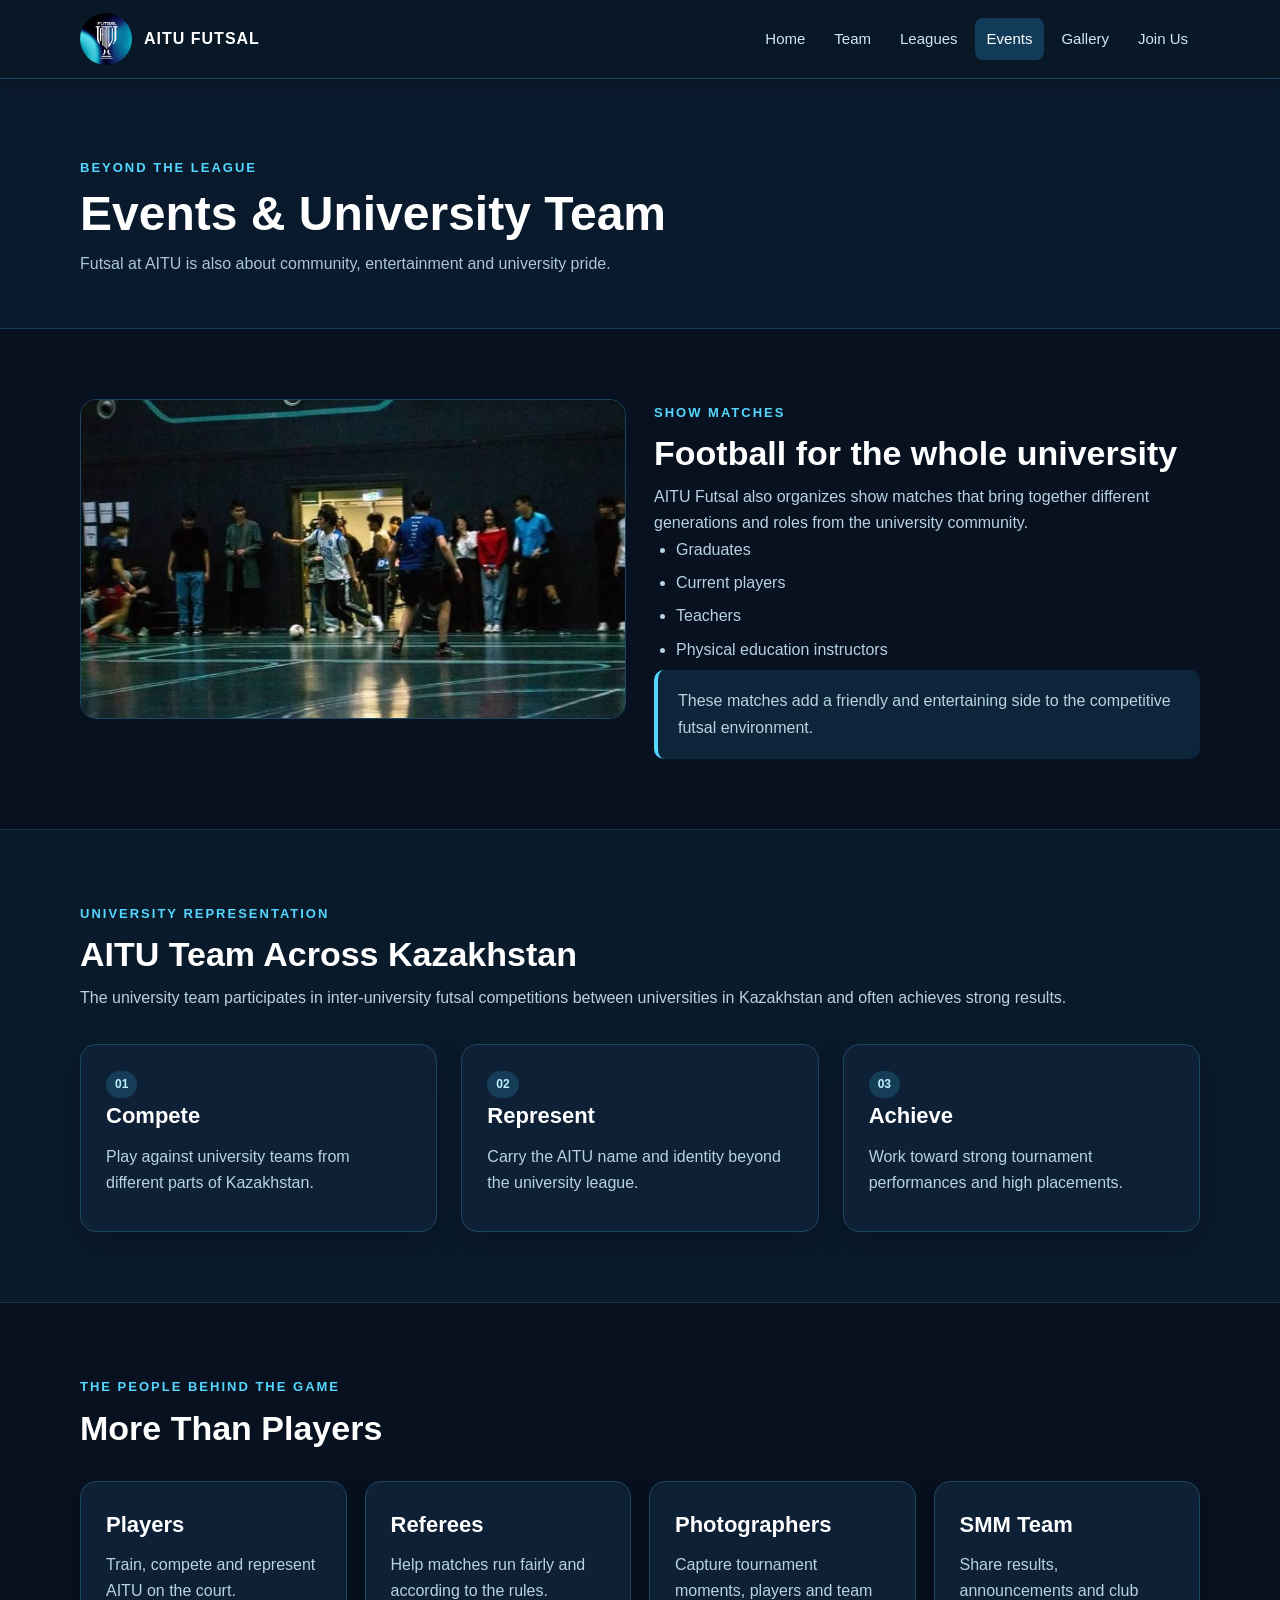
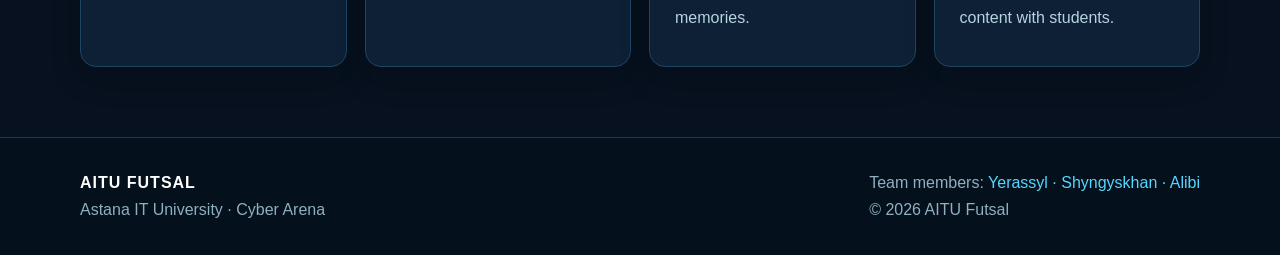
==== events.html @ 84090372 "Add files via upload" ====
<!DOCTYPE html>
<html lang="en">
<head>
    <!-- AITU Futsal | Assignment #1 -->
    <meta charset="UTF-8">
    <meta name="viewport" content="width=device-width, initial-scale=1.0">
    <meta name="description" content="AITU Futsal - Astana IT University futsal community">
    <title>Events | AITU Futsal</title>
    <link rel="stylesheet" href="css/style.css">
</head>
<body>
    <header class="site-header" id="main-header">
        <div class="container navbar">
            <a class="brand" href="index.html">
                <img src="images/logo.jpg" alt="AITU Futsal logo">
                <span>AITU FUTSAL</span>
            </a>
            <nav aria-label="Main navigation">
                <ul class="nav-menu">
                    <li><a href="index.html" class="">Home</a></li>
<li><a href="team.html" class="">Team</a></li>
<li><a href="leagues.html" class="">Leagues</a></li>
<li><a href="events.html" class="active">Events</a></li>
<li><a href="gallery.html" class="">Gallery</a></li>
<li><a href="join.html" class="">Join Us</a></li>
                </ul>
            </nav>
        </div>
    </header>

    
<main>
    <section class="page-banner">
        <div class="container">
            <span class="eyebrow">Beyond the league</span>
            <h1>Events & University Team</h1>
            <p>Futsal at AITU is also about community, entertainment and university pride.</p>
        </div>
    </section>

    <section class="section">
        <div class="container grid-2">
            <div>
                <img class="feature-image" src="images/tournament.jpg" alt="Players competing during an AITU futsal tournament">
            </div>
            <div>
                <span class="eyebrow">Show matches</span>
                <h2>Football for the whole university</h2>
                <p>
                    AITU Futsal also organizes show matches that bring together
                    different generations and roles from the university community.
                </p>
                <ul class="list">
                    <li>Graduates</li>
                    <li>Current players</li>
                    <li>Teachers</li>
                    <li>Physical education instructors</li>
                </ul>
                <p class="notice">
                    These matches add a friendly and entertaining side to the
                    competitive futsal environment.
                </p>
            </div>
        </div>
    </section>

    <section class="section section-dark">
        <div class="container">
            <div class="section-title">
                <span class="eyebrow">University representation</span>
                <h2>AITU Team Across Kazakhstan</h2>
                <p>
                    The university team participates in inter-university futsal
                    competitions between universities in Kazakhstan and often achieves
                    strong results.
                </p>
            </div>

            <div class="grid-3">
                <article class="card">
                    <span class="badge">01</span>
                    <h3>Compete</h3>
                    <p>Play against university teams from different parts of Kazakhstan.</p>
                </article>
                <article class="card">
                    <span class="badge">02</span>
                    <h3>Represent</h3>
                    <p>Carry the AITU name and identity beyond the university league.</p>
                </article>
                <article class="card">
                    <span class="badge">03</span>
                    <h3>Achieve</h3>
                    <p>Work toward strong tournament performances and high placements.</p>
                </article>
            </div>
        </div>
    </section>

    <section class="section">
        <div class="container">
            <div class="section-title">
                <span class="eyebrow">The people behind the game</span>
                <h2>More Than Players</h2>
            </div>
            <div class="grid-4">
                <article class="card">
                    <h3>Players</h3>
                    <p>Train, compete and represent AITU on the court.</p>
                </article>
                <article class="card">
                    <h3>Referees</h3>
                    <p>Help matches run fairly and according to the rules.</p>
                </article>
                <article class="card">
                    <h3>Photographers</h3>
                    <p>Capture tournament moments, players and team memories.</p>
                </article>
                <article class="card">
                    <h3>SMM Team</h3>
                    <p>Share results, announcements and club content with students.</p>
                </article>
            </div>
        </div>
    </section>
</main>


    <footer class="site-footer">
        <div class="container footer-content">
            <div>
                <strong>AITU FUTSAL</strong>
                <p>Astana IT University · Cyber Arena</p>
            </div>
            <div>
                <p>Team members: <span class="highlight">Yerassyl · Shyngyskhan · Alibi</span></p>
                <p>&copy; 2026 AITU Futsal</p>
            </div>
        </div>
    </footer>
</body>
</html>
---- css/style.css ----
*{box-sizing:border-box;margin:0;padding:0}
html{scroll-behavior:smooth}
body{font-family:Arial,Helvetica,sans-serif;line-height:1.65;color:#eaf7ff;background:#07111f}
a{color:#55d6ff;text-decoration:none}a:hover{color:#fff;text-decoration:none}
img{max-width:100%;display:block}.container{width:90%;max-width:1120px;margin:0 auto}
.site-header{background:#081827;border-bottom:1px solid #21465f;position:sticky;top:0;z-index:100;box-shadow:0 6px 20px rgba(0,0,0,.2)}
.navbar{min-height:78px;display:flex;align-items:center;justify-content:space-between;gap:25px}.brand{display:flex;align-items:center;gap:12px;color:#fff;font-weight:800;letter-spacing:1px}.brand img{width:52px;height:52px;border-radius:50%;object-fit:contain}.brand:hover{color:#55d6ff}
.nav-menu{display:flex;flex-wrap:wrap;gap:5px;list-style:none}.nav-menu a{display:block;padding:9px 12px;border-radius:8px;color:#cfe8f2;font-size:15px}.nav-menu a:hover,.nav-menu a.active{background:#123b59;color:#fff}
.hero{min-height:570px;display:flex;align-items:center;background:linear-gradient(90deg,rgba(4,13,24,.9),rgba(4,13,24,.55)),url('../images/team.jpg') center/cover no-repeat}.hero-content{padding:80px 0}.hero h1{font-size:clamp(44px,7vw,78px);line-height:1.05;letter-spacing:2px;color:#fff;margin-bottom:18px}.hero p{max-width:690px;font-size:20px;color:#c8e4ef}.eyebrow{display:inline-block;color:#55d6ff;text-transform:uppercase;letter-spacing:2px;font-size:13px;font-weight:800;margin-bottom:10px}
.section{padding:70px 0}.section-dark{background:#091a2b;border-top:1px solid #15364d;border-bottom:1px solid #15364d}.section-title{margin-bottom:32px}.section-title h2,.section h2{font-size:34px;line-height:1.2;color:#fff;margin-bottom:10px}.section-title p,.section p{color:#b7d3df}.grid-2{display:grid;grid-template-columns:repeat(2,1fr);gap:28px}.grid-3{display:grid;grid-template-columns:repeat(3,1fr);gap:24px}.grid-4{display:grid;grid-template-columns:repeat(4,1fr);gap:18px}
.card{background:#0d2036;border:1px solid #1d4660;border-radius:16px;padding:25px;box-shadow:0 12px 30px rgba(0,0,0,.18)}.card:hover{transform:translateY(-3px);border-color:#55d6ff;transition:.2s ease}.card h3{color:#fff;font-size:22px;margin-bottom:9px}.card p{margin-bottom:10px}.feature-image{width:100%;height:320px;object-fit:cover;border-radius:16px;border:1px solid #1d4660}.btn-row{display:flex;flex-wrap:wrap;gap:12px;margin-top:22px}.btn{display:inline-block;padding:11px 18px;border-radius:10px;font-weight:800;border:1px solid transparent}.btn-primary{background:#55d6ff;color:#06101c}.btn-primary:hover{background:#fff;color:#06101c}.btn-secondary{background:transparent;border-color:#3b687e;color:#dff7ff}.btn-secondary:hover{background:#123b59;border-color:#55d6ff}
.page-banner{padding:75px 0 50px;background:#0a1a2d;border-bottom:1px solid #173b56}.page-banner h1{font-size:48px;line-height:1.1;color:#fff;margin-bottom:10px}.page-banner p{color:#a8c7d4;max-width:760px}.badge{display:inline-block;padding:4px 9px;border-radius:999px;font-size:12px;font-weight:800;background:#163d57;color:#bdefff}.highlight{color:#55d6ff}.position{color:#55d6ff;font-weight:800;margin-bottom:10px}.center{text-align:center}.mt-30{margin-top:30px}
.player-grid{display:grid;grid-template-columns:repeat(3,1fr);gap:24px}.team-card{text-align:center}.profile-img{width:185px;height:185px;object-fit:cover;border-radius:50%;border:4px solid #55d6ff;margin:0 auto 18px}.team-card .position{font-size:14px}
.league-card{position:relative;overflow:hidden}.league-card.gold{border-top:4px solid #e7c85b}.league-card.silver{border-top:4px solid #b8c5ce}.league-card ul{margin-top:14px;padding-left:20px;color:#b7d3df}.stat-card{text-align:center}.stat-number{font-size:38px;font-weight:900;color:#55d6ff;line-height:1;margin-bottom:7px}.notice{padding:18px 20px;border-left:4px solid #55d6ff;background:#0d253b;border-radius:10px;color:#c9e4ee}
.table-wrap{overflow-x:auto}.schedule-table{width:100%;border-collapse:collapse;margin-top:20px;background:#0d2036}.schedule-table th,.schedule-table td{border:1px solid #28506b;padding:12px;text-align:center}.schedule-table th{background:#123b59;color:#fff}.schedule-table tr:hover td{background:#102a43}.standings-img{width:100%;max-width:900px;margin:25px auto 0;border-radius:14px;border:1px solid #28506b}
.gallery{display:grid;grid-template-columns:repeat(3,1fr);gap:18px}.gallery-item{margin:0;overflow:hidden;border-radius:14px;border:1px solid #244d68;background:#0d2036}.gallery-item.large{grid-column:span 2}.gallery-item img{width:100%;height:260px;object-fit:cover}.gallery-item.large img{height:340px}.gallery-item:hover img{transform:scale(1.03);transition:.25s ease}
.list{padding-left:22px;color:#b7d3df}.list li{margin-bottom:7px}
.form-card{max-width:760px;margin:0 auto}.form-group{margin-bottom:19px}.form-group label{display:block;margin-bottom:7px;font-weight:800;color:#eaf7ff}.form-group input,.form-group select,.form-group textarea{width:100%;padding:12px 13px;border-radius:9px;border:1px solid #3a6075;background:#07111f;color:#fff;font:inherit;outline:none}.form-group input:focus,.form-group select:focus,.form-group textarea:focus{border-color:#55d6ff;box-shadow:0 0 0 2px rgba(85,214,255,.12)}.form-group textarea{min-height:140px;resize:vertical}.radio-group{display:flex;flex-wrap:wrap;gap:18px}.radio-option{display:flex;align-items:center;gap:7px;color:#c7dce5}.radio-option input{accent-color:#55d6ff}
.site-footer{margin-top:0;padding:32px 0;background:#04101c;border-top:1px solid #173b56;color:#8fb0bf}.footer-content{display:flex;justify-content:space-between;gap:25px;align-items:center}.footer-content strong{color:#fff;letter-spacing:1px}
@media(max-width:850px){.grid-3,.grid-4,.player-grid{grid-template-columns:1fr 1fr}.grid-2{grid-template-columns:1fr}.gallery{grid-template-columns:1fr 1fr}.gallery-item.large{grid-column:span 2}.navbar{align-items:flex-start;flex-direction:column;padding:12px 0}.nav-menu{gap:2px}.hero{min-height:480px}}
@media(max-width:560px){.container{width:92%}.grid-3,.grid-4,.player-grid,.gallery{grid-template-columns:1fr}.gallery-item.large{grid-column:auto}.gallery-item img,.gallery-item.large img{height:250px}.page-banner h1{font-size:38px}.section{padding:50px 0}.footer-content{flex-direction:column;align-items:flex-start}.nav-menu a{padding:7px 8px;font-size:14px}}
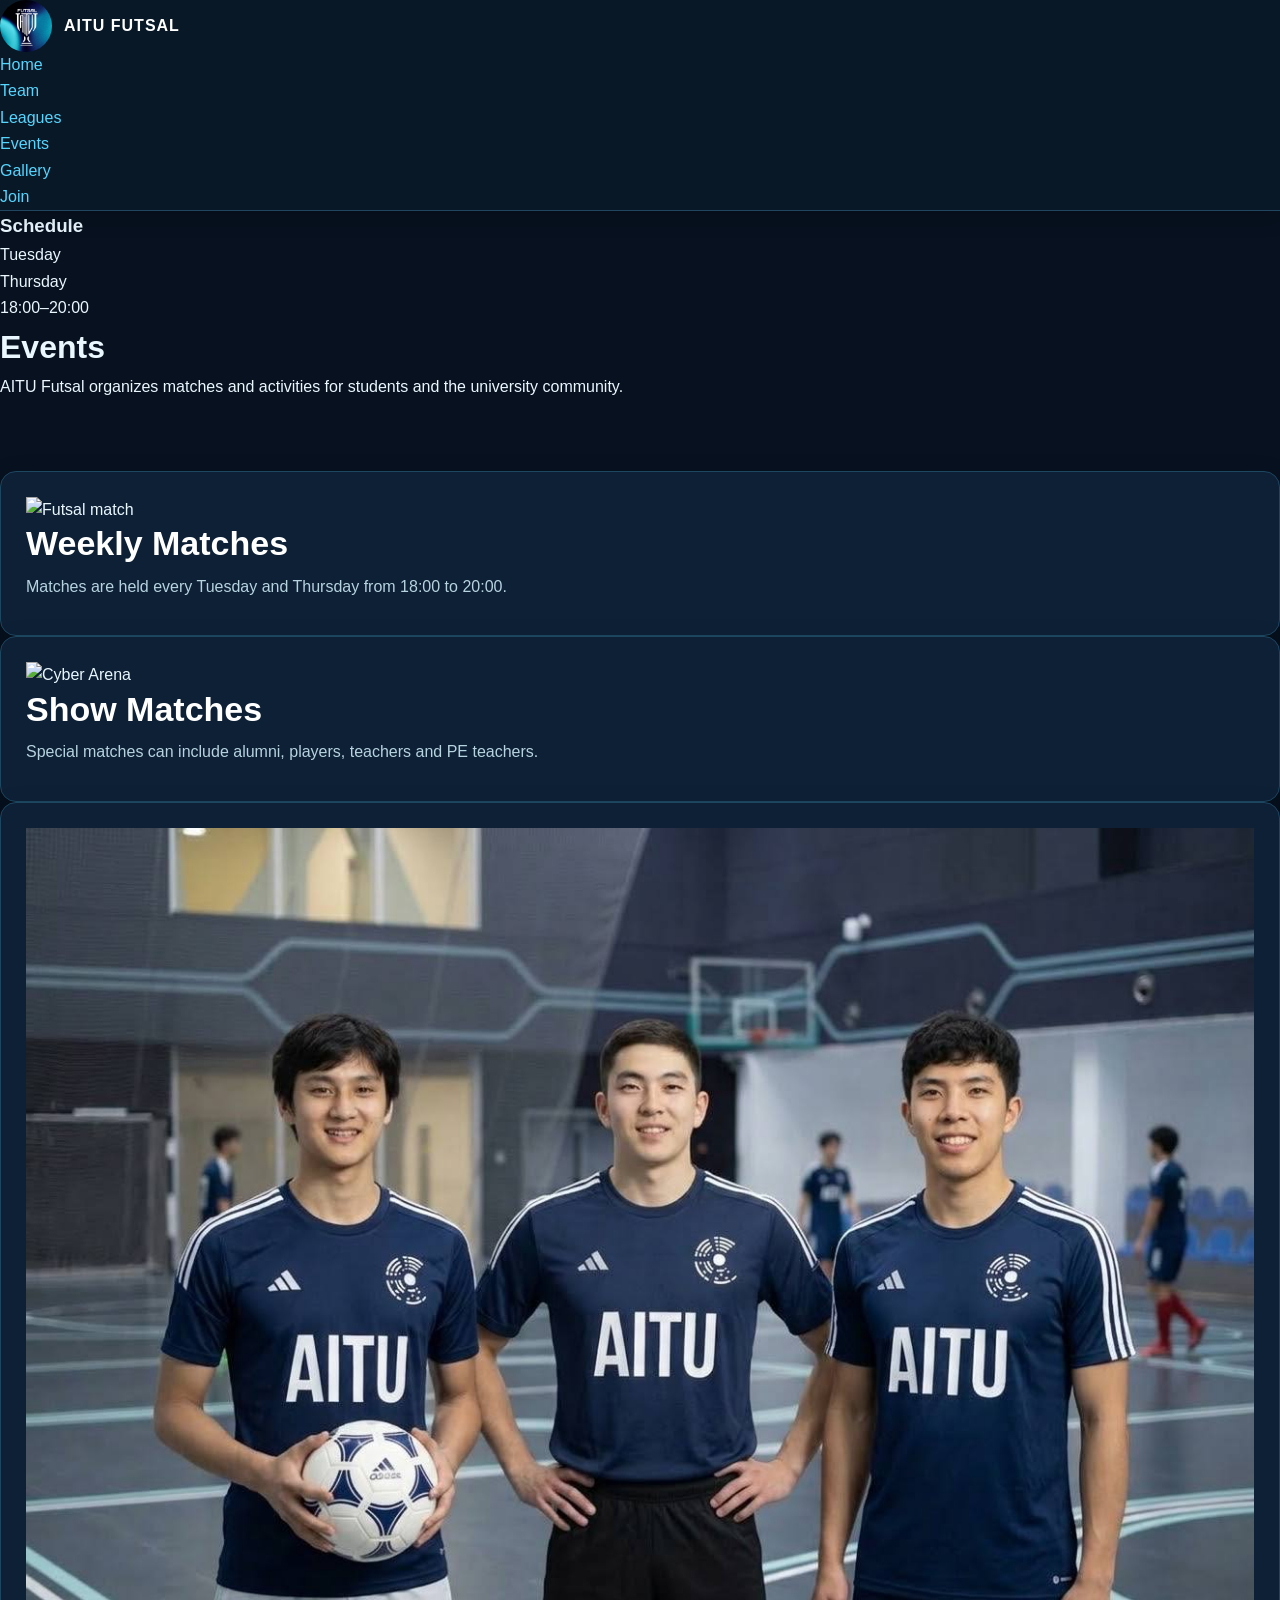
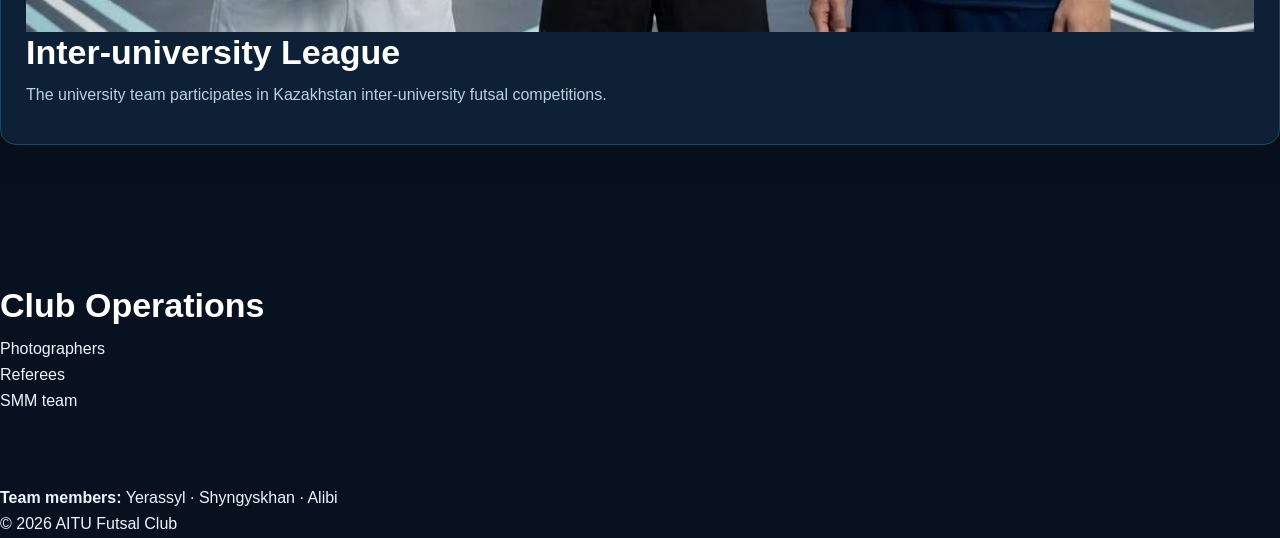
==== commit bdfd1079: "Update events.html" ====
--- a/events.html
+++ b/events.html
@@ -1,141 +1,67 @@
 <!DOCTYPE html>
 <html lang="en">
+
 <head>
-    <!-- AITU Futsal | Assignment #1 -->
     <meta charset="UTF-8">
     <meta name="viewport" content="width=device-width, initial-scale=1.0">
-    <meta name="description" content="AITU Futsal - Astana IT University futsal community">
-    <title>Events | AITU Futsal</title>
+    <title>AITU Futsal - Events</title>
     <link rel="stylesheet" href="css/style.css">
 </head>
+
 <body>
-    <header class="site-header" id="main-header">
-        <div class="container navbar">
-            <a class="brand" href="index.html">
-                <img src="images/logo.jpg" alt="AITU Futsal logo">
-                <span>AITU FUTSAL</span>
-            </a>
-            <nav aria-label="Main navigation">
-                <ul class="nav-menu">
-                    <li><a href="index.html" class="">Home</a></li>
-<li><a href="team.html" class="">Team</a></li>
-<li><a href="leagues.html" class="">Leagues</a></li>
-<li><a href="events.html" class="active">Events</a></li>
-<li><a href="gallery.html" class="">Gallery</a></li>
-<li><a href="join.html" class="">Join Us</a></li>
+    <div class="page-grid">
+        <header class="site-header"><a class="brand" href="index.html"><img src="images/logo.jpg"
+                    alt="AITU Futsal logo"><span>AITU FUTSAL</span></a>
+            <nav>
+                <ul class="nav-list">
+                    <li><a href="index.html">Home</a></li>
+                    <li><a href="team.html">Team</a></li>
+                    <li><a href="leagues.html">Leagues</a></li>
+                    <li><a href="events.html">Events</a></li>
+                    <li><a href="gallery.html">Gallery</a></li>
+                    <li><a href="join.html">Join</a></li>
                 </ul>
             </nav>
-        </div>
-    </header>
-
-    
-<main>
-    <section class="page-banner">
-        <div class="container">
-            <span class="eyebrow">Beyond the league</span>
-            <h1>Events & University Team</h1>
-            <p>Futsal at AITU is also about community, entertainment and university pride.</p>
-        </div>
-    </section>
-
-    <section class="section">
-        <div class="container grid-2">
-            <div>
-                <img class="feature-image" src="images/tournament.jpg" alt="Players competing during an AITU futsal tournament">
-            </div>
-            <div>
-                <span class="eyebrow">Show matches</span>
-                <h2>Football for the whole university</h2>
-                <p>
-                    AITU Futsal also organizes show matches that bring together
-                    different generations and roles from the university community.
-                </p>
-                <ul class="list">
-                    <li>Graduates</li>
-                    <li>Current players</li>
-                    <li>Teachers</li>
-                    <li>Physical education instructors</li>
-                </ul>
-                <p class="notice">
-                    These matches add a friendly and entertaining side to the
-                    competitive futsal environment.
-                </p>
-            </div>
-        </div>
-    </section>
-
-    <section class="section section-dark">
-        <div class="container">
-            <div class="section-title">
-                <span class="eyebrow">University representation</span>
-                <h2>AITU Team Across Kazakhstan</h2>
-                <p>
-                    The university team participates in inter-university futsal
-                    competitions between universities in Kazakhstan and often achieves
-                    strong results.
-                </p>
-            </div>
-
-            <div class="grid-3">
-                <article class="card">
-                    <span class="badge">01</span>
-                    <h3>Compete</h3>
-                    <p>Play against university teams from different parts of Kazakhstan.</p>
+        </header>
+        <aside class="sidebar">
+            <h3>Schedule</h3>
+            <ul>
+                <li>Tuesday</li>
+                <li>Thursday</li>
+                <li>18:00–20:00</li>
+            </ul>
+        </aside>
+        <main>
+            <h1>Events</h1>
+            <p>AITU Futsal organizes matches and activities for students and the university community.</p>
+            <div class="card-row section">
+                <article class="card"><img src="images/match.jpg" alt="Futsal match">
+                    <h2>Weekly Matches</h2>
+                    <p>Matches are held every Tuesday and Thursday from 18:00 to 20:00.</p>
                 </article>
-                <article class="card">
-                    <span class="badge">02</span>
-                    <h3>Represent</h3>
-                    <p>Carry the AITU name and identity beyond the university league.</p>
+                <article class="card"><img src="images/cyber-arena.png" alt="Cyber Arena">
+                    <h2>Show Matches</h2>
+                    <p>Special matches can include alumni, players, teachers and PE teachers.</p>
                 </article>
-                <article class="card">
-                    <span class="badge">03</span>
-                    <h3>Achieve</h3>
-                    <p>Work toward strong tournament performances and high placements.</p>
+                <article class="card"><img src="images/team.jpg" alt="AITU team event">
+                    <h2>Inter-university League</h2>
+                    <p>The university team participates in Kazakhstan inter-university futsal competitions.</p>
                 </article>
             </div>
-        </div>
-    </section>
+            <section class="section">
+                <h2>Club Operations</h2>
+                <ul>
+                    <li>Photographers</li>
+                    <li>Referees</li>
+                    <li>SMM team</li>
+                </ul>
+            </section>
+        </main>
+        <footer>
+            <p><strong>Team members:</strong> Yerassyl · Shyngyskhan · Alibi</p>
+            <p>© 2026 AITU Futsal Club</p>
+        </footer>
+    </div>
+</body>
 
-    <section class="section">
-        <div class="container">
-            <div class="section-title">
-                <span class="eyebrow">The people behind the game</span>
-                <h2>More Than Players</h2>
-            </div>
-            <div class="grid-4">
-                <article class="card">
-                    <h3>Players</h3>
-                    <p>Train, compete and represent AITU on the court.</p>
-                </article>
-                <article class="card">
-                    <h3>Referees</h3>
-                    <p>Help matches run fairly and according to the rules.</p>
-                </article>
-                <article class="card">
-                    <h3>Photographers</h3>
-                    <p>Capture tournament moments, players and team memories.</p>
-                </article>
-                <article class="card">
-                    <h3>SMM Team</h3>
-                    <p>Share results, announcements and club content with students.</p>
-                </article>
-            </div>
-        </div>
-    </section>
-</main>
-
-
-    <footer class="site-footer">
-        <div class="container footer-content">
-            <div>
-                <strong>AITU FUTSAL</strong>
-                <p>Astana IT University · Cyber Arena</p>
-            </div>
-            <div>
-                <p>Team members: <span class="highlight">Yerassyl · Shyngyskhan · Alibi</span></p>
-                <p>&copy; 2026 AITU Futsal</p>
-            </div>
-        </div>
-    </footer>
-</body>
 </html>
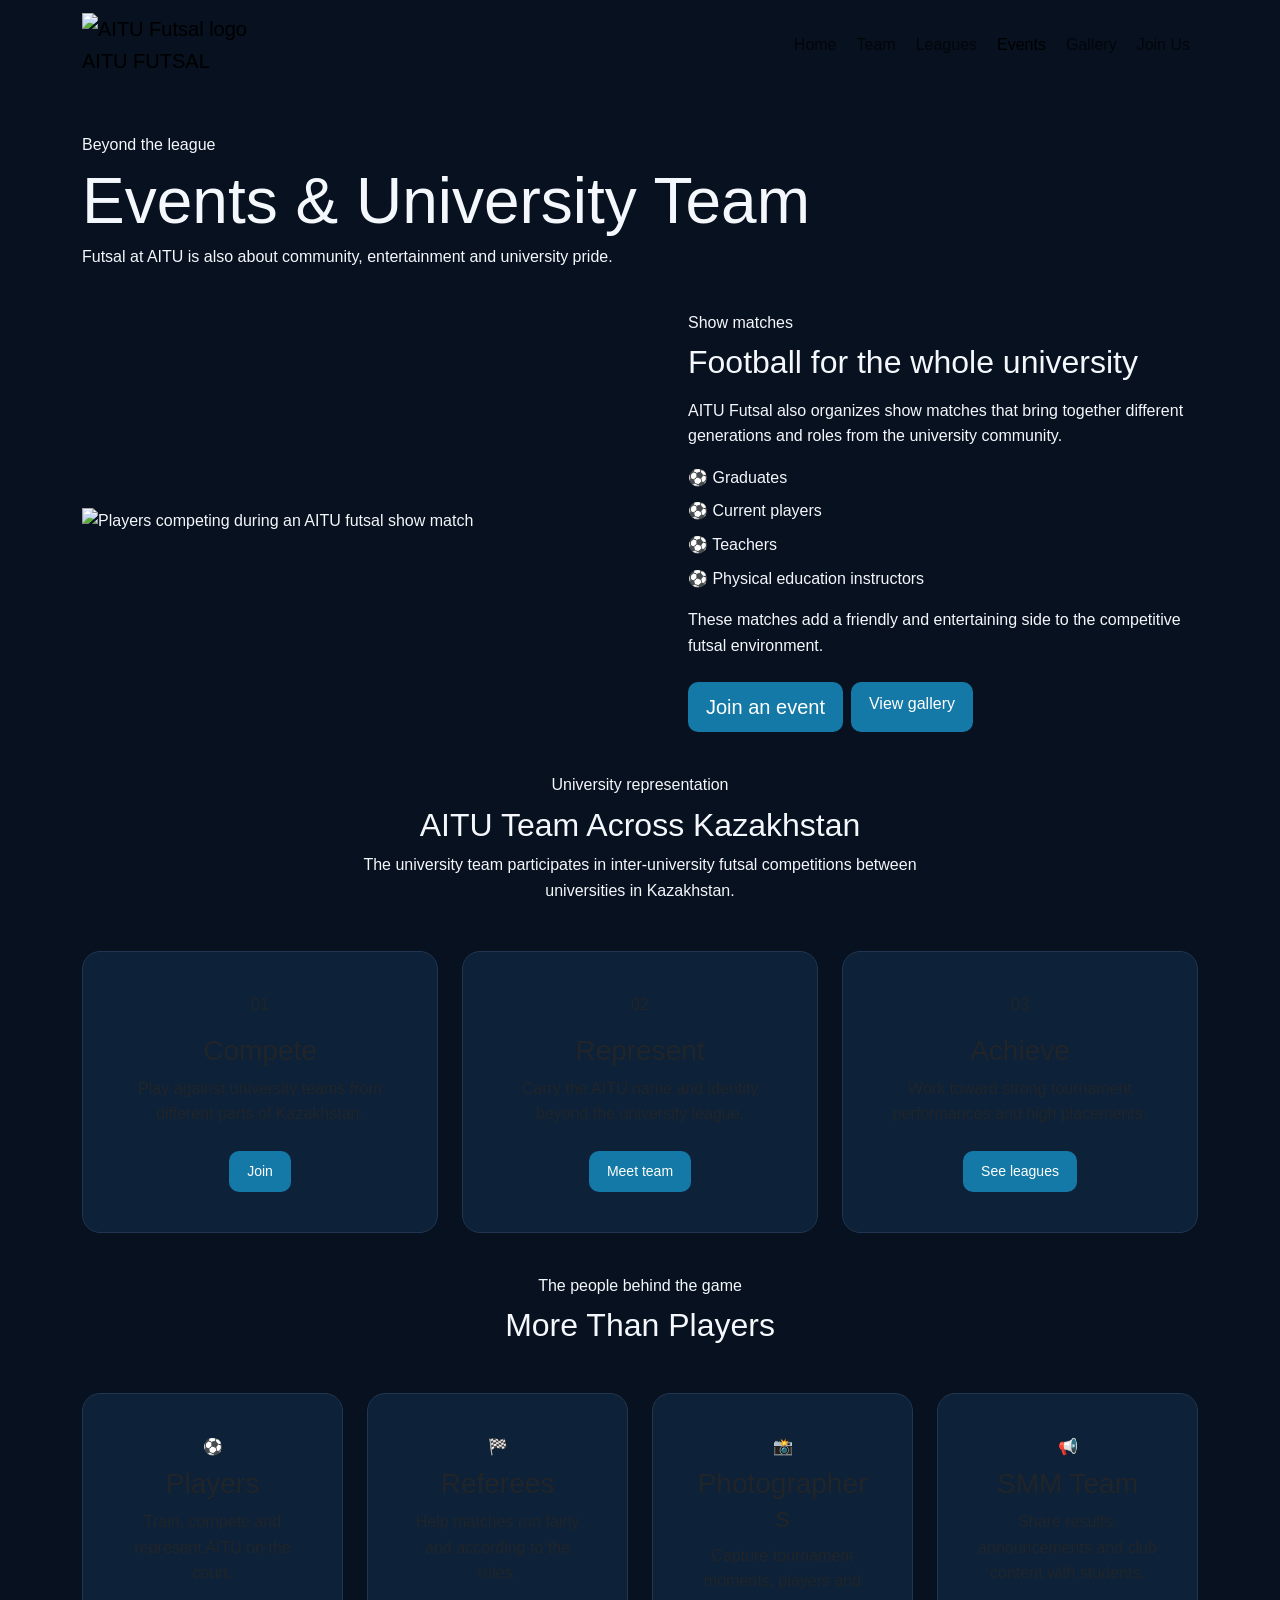
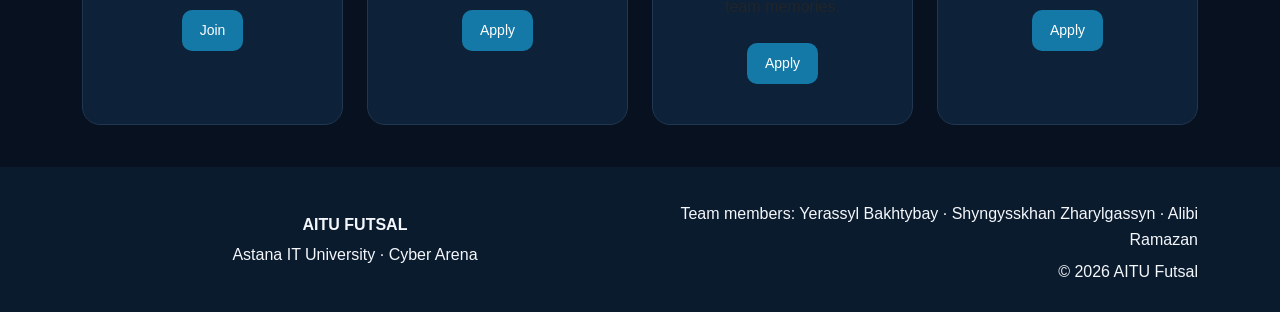
==== commit 8bcf8446: "Update events.html" ====
--- a/events.html
+++ b/events.html
@@ -1,67 +1,203 @@
 <!DOCTYPE html>
 <html lang="en">
-
 <head>
+    <!-- AITU Futsal | Assignment #3 -->
     <meta charset="UTF-8">
     <meta name="viewport" content="width=device-width, initial-scale=1.0">
-    <title>AITU Futsal - Events</title>
+    <meta name="description" content="AITU Futsal - Astana IT University futsal community">
+    <title>Events | AITU Futsal</title>
+    <link href="https://cdn.jsdelivr.net/npm/bootstrap@5.3.3/dist/css/bootstrap.min.css" rel="stylesheet">
     <link rel="stylesheet" href="css/style.css">
 </head>
-
 <body>
-    <div class="page-grid">
-        <header class="site-header"><a class="brand" href="index.html"><img src="images/logo.jpg"
-                    alt="AITU Futsal logo"><span>AITU FUTSAL</span></a>
-            <nav>
-                <ul class="nav-list">
-                    <li><a href="index.html">Home</a></li>
-                    <li><a href="team.html">Team</a></li>
-                    <li><a href="leagues.html">Leagues</a></li>
-                    <li><a href="events.html">Events</a></li>
-                    <li><a href="gallery.html">Gallery</a></li>
-                    <li><a href="join.html">Join</a></li>
+
+    <!-- TASK 5: Bootstrap Navbar -->
+    <nav class="navbar navbar-expand-lg navbar-custom sticky-top" aria-label="Main navigation">
+        <div class="container">
+            <a class="navbar-brand" href="index.html">
+                <img src="images/aitu-futsal-logo.jpg" alt="AITU Futsal logo">
+                AITU FUTSAL
+            </a>
+            <button class="navbar-toggler" type="button"
+                    data-bs-toggle="collapse" data-bs-target="#mainNav"
+                    aria-controls="mainNav" aria-expanded="false"
+                    aria-label="Toggle navigation">
+                <span class="navbar-toggler-icon"></span>
+            </button>
+            <div class="collapse navbar-collapse" id="mainNav">
+                <ul class="navbar-nav ms-auto gap-1">
+                    <li class="nav-item"><a class="nav-link" href="index.html">Home</a></li>
+                    <li class="nav-item"><a class="nav-link" href="team.html">Team</a></li>
+                    <li class="nav-item"><a class="nav-link" href="leagues.html">Leagues</a></li>
+                    <li class="nav-item"><a class="nav-link active" href="events.html">Events</a></li>
+                    <li class="nav-item"><a class="nav-link" href="gallery.html">Gallery</a></li>
+                    <li class="nav-item"><a class="nav-link" href="join.html">Join Us</a></li>
                 </ul>
-            </nav>
-        </header>
-        <aside class="sidebar">
-            <h3>Schedule</h3>
-            <ul>
-                <li>Tuesday</li>
-                <li>Thursday</li>
-                <li>18:00–20:00</li>
-            </ul>
-        </aside>
-        <main>
-            <h1>Events</h1>
-            <p>AITU Futsal organizes matches and activities for students and the university community.</p>
-            <div class="card-row section">
-                <article class="card"><img src="images/match.jpg" alt="Futsal match">
-                    <h2>Weekly Matches</h2>
-                    <p>Matches are held every Tuesday and Thursday from 18:00 to 20:00.</p>
-                </article>
-                <article class="card"><img src="images/cyber-arena.png" alt="Cyber Arena">
-                    <h2>Show Matches</h2>
-                    <p>Special matches can include alumni, players, teachers and PE teachers.</p>
-                </article>
-                <article class="card"><img src="images/team.jpg" alt="AITU team event">
-                    <h2>Inter-university League</h2>
-                    <p>The university team participates in Kazakhstan inter-university futsal competitions.</p>
-                </article>
-            </div>
-            <section class="section">
-                <h2>Club Operations</h2>
-                <ul>
-                    <li>Photographers</li>
-                    <li>Referees</li>
-                    <li>SMM team</li>
-                </ul>
-            </section>
-        </main>
-        <footer>
-            <p><strong>Team members:</strong> Yerassyl · Shyngyskhan · Alibi</p>
-            <p>© 2026 AITU Futsal Club</p>
-        </footer>
-    </div>
+            </div>
+        </div>
+    </nav>
+
+    <main>
+        <section class="page-banner">
+            <div class="container">
+                <span class="eyebrow">Beyond the league</span>
+                <h1 class="mt-2">Events &amp; University Team</h1>
+                <p>Futsal at AITU is also about community, entertainment and university pride.</p>
+            </div>
+        </section>
+
+        <!-- TASK 3: col-lg-6 two-column layout -->
+        <section class="section">
+            <div class="container">
+                <div class="row align-items-center g-4">
+                    <div class="col-lg-6">
+                        <img class="feature-image" src="images/exhibition-match.jpg"
+                             alt="Players competing during an AITU futsal show match">
+                    </div>
+                    <div class="col-lg-6 ps-lg-5">
+                        <span class="eyebrow">Show matches</span>
+                        <h2 class="mt-2 mb-3">Football for the whole university</h2>
+                        <p>
+                            AITU Futsal also organizes show matches that bring together
+                            different generations and roles from the university community.
+                        </p>
+                        <ul class="list-unstyled mt-3">
+                            <li class="mb-2">⚽ Graduates</li>
+                            <li class="mb-2">⚽ Current players</li>
+                            <li class="mb-2">⚽ Teachers</li>
+                            <li class="mb-2">⚽ Physical education instructors</li>
+                        </ul>
+                        <p class="notice mt-3">
+                            These matches add a friendly and entertaining side to the competitive futsal environment.
+                        </p>
+                        <!-- TASK 6: Bootstrap button sizes -->
+                        <div class="mt-4 d-flex gap-2">
+                            <a href="join.html" class="btn btn-aitu-primary btn-lg">Join an event</a>
+                            <a href="gallery.html" class="btn btn-aitu-outline">View gallery</a>
+                        </div>
+                    </div>
+                </div>
+            </div>
+        </section>
+
+        <!-- TASK 3: col-lg-4 three-column section -->
+        <section class="section section-dark">
+            <div class="container">
+                <div class="text-center mb-5">
+                    <span class="eyebrow">University representation</span>
+                    <h2 class="mt-2">AITU Team Across Kazakhstan</h2>
+                    <p class="mx-auto" style="max-width:580px;">
+                        The university team participates in inter-university futsal competitions
+                        between universities in Kazakhstan.
+                    </p>
+                </div>
+
+                <!-- TASK 8: Bootstrap cards col-lg-4 -->
+                <div class="row g-4">
+                    <div class="col-lg-4 col-md-6">
+                        <div class="card card-custom p-4 h-100">
+                            <div class="card-body text-center">
+                                <span class="badge-custom mb-3 d-inline-block">01</span>
+                                <h3 class="card-title">Compete</h3>
+                                <p class="card-text">Play against university teams from different parts of Kazakhstan.</p>
+                                <a href="join.html" class="btn btn-outline-info btn-sm mt-2">Join</a>
+                            </div>
+                        </div>
+                    </div>
+                    <div class="col-lg-4 col-md-6">
+                        <div class="card card-custom p-4 h-100">
+                            <div class="card-body text-center">
+                                <span class="badge-custom mb-3 d-inline-block">02</span>
+                                <h3 class="card-title">Represent</h3>
+                                <p class="card-text">Carry the AITU name and identity beyond the university league.</p>
+                                <a href="team.html" class="btn btn-outline-info btn-sm mt-2">Meet team</a>
+                            </div>
+                        </div>
+                    </div>
+                    <div class="col-lg-4 col-md-6">
+                        <div class="card card-custom p-4 h-100">
+                            <div class="card-body text-center">
+                                <span class="badge-custom mb-3 d-inline-block">03</span>
+                                <h3 class="card-title">Achieve</h3>
+                                <p class="card-text">Work toward strong tournament performances and high placements.</p>
+                                <a href="leagues.html" class="btn btn-outline-info btn-sm mt-2">See leagues</a>
+                            </div>
+                        </div>
+                    </div>
+                </div>
+            </div>
+        </section>
+
+        <!-- 4-column section — col-lg-3 -->
+        <section class="section">
+            <div class="container">
+                <div class="text-center mb-5">
+                    <span class="eyebrow">The people behind the game</span>
+                    <h2 class="mt-2">More Than Players</h2>
+                </div>
+                <div class="row g-4">
+                    <div class="col-lg-3 col-md-6">
+                        <div class="card card-custom p-4 h-100 text-center">
+                            <div class="card-body">
+                                <div class="stat-number mb-2">⚽</div>
+                                <h3 class="card-title">Players</h3>
+                                <p class="card-text">Train, compete and represent AITU on the court.</p>
+                                <!-- TASK 6: btn-sm -->
+                                <a href="join.html" class="btn btn-aitu-primary btn-sm mt-2">Join</a>
+                            </div>
+                        </div>
+                    </div>
+                    <div class="col-lg-3 col-md-6">
+                        <div class="card card-custom p-4 h-100 text-center">
+                            <div class="card-body">
+                                <div class="stat-number mb-2">🏁</div>
+                                <h3 class="card-title">Referees</h3>
+                                <p class="card-text">Help matches run fairly and according to the rules.</p>
+                                <a href="join.html" class="btn btn-aitu-outline btn-sm mt-2">Apply</a>
+                            </div>
+                        </div>
+                    </div>
+                    <div class="col-lg-3 col-md-6">
+                        <div class="card card-custom p-4 h-100 text-center">
+                            <div class="card-body">
+                                <div class="stat-number mb-2">📸</div>
+                                <h3 class="card-title">Photographers</h3>
+                                <p class="card-text">Capture tournament moments, players and team memories.</p>
+                                <a href="join.html" class="btn btn-aitu-outline btn-sm mt-2">Apply</a>
+                            </div>
+                        </div>
+                    </div>
+                    <div class="col-lg-3 col-md-6">
+                        <div class="card card-custom p-4 h-100 text-center">
+                            <div class="card-body">
+                                <div class="stat-number mb-2">📢</div>
+                                <h3 class="card-title">SMM Team</h3>
+                                <p class="card-text">Share results, announcements and club content with students.</p>
+                                <a href="join.html" class="btn btn-aitu-outline btn-sm mt-2">Apply</a>
+                            </div>
+                        </div>
+                    </div>
+                </div>
+            </div>
+        </section>
+
+    </main>
+
+    <footer class="site-footer">
+        <div class="container">
+            <div class="row align-items-center">
+                <div class="col-md-6 mb-2 mb-md-0">
+                    <strong>AITU FUTSAL</strong>
+                    <p class="mb-0 mt-1">Astana IT University · Cyber Arena</p>
+                </div>
+                <div class="col-md-6 text-md-end">
+                    <p class="mb-0">Team members: <span class="highlight">Yerassyl Bakhtybay · Shyngysskhan Zharylgassyn · Alibi Ramazan</span></p>
+                    <p class="mb-0">&copy; 2026 AITU Futsal</p>
+                </div>
+            </div>
+        </div>
+    </footer>
+
+    <script src="https://cdn.jsdelivr.net/npm/bootstrap@5.3.3/dist/js/bootstrap.bundle.min.js"></script>
 </body>
-
 </html>
--- a/css/style.css
+++ b/css/style.css
@@ -1,21 +1,76 @@
-*{box-sizing:border-box;margin:0;padding:0}
-html{scroll-behavior:smooth}
-body{font-family:Arial,Helvetica,sans-serif;line-height:1.65;color:#eaf7ff;background:#07111f}
-a{color:#55d6ff;text-decoration:none}a:hover{color:#fff;text-decoration:none}
-img{max-width:100%;display:block}.container{width:90%;max-width:1120px;margin:0 auto}
-.site-header{background:#081827;border-bottom:1px solid #21465f;position:sticky;top:0;z-index:100;box-shadow:0 6px 20px rgba(0,0,0,.2)}
-.navbar{min-height:78px;display:flex;align-items:center;justify-content:space-between;gap:25px}.brand{display:flex;align-items:center;gap:12px;color:#fff;font-weight:800;letter-spacing:1px}.brand img{width:52px;height:52px;border-radius:50%;object-fit:contain}.brand:hover{color:#55d6ff}
-.nav-menu{display:flex;flex-wrap:wrap;gap:5px;list-style:none}.nav-menu a{display:block;padding:9px 12px;border-radius:8px;color:#cfe8f2;font-size:15px}.nav-menu a:hover,.nav-menu a.active{background:#123b59;color:#fff}
-.hero{min-height:570px;display:flex;align-items:center;background:linear-gradient(90deg,rgba(4,13,24,.9),rgba(4,13,24,.55)),url('../images/team.jpg') center/cover no-repeat}.hero-content{padding:80px 0}.hero h1{font-size:clamp(44px,7vw,78px);line-height:1.05;letter-spacing:2px;color:#fff;margin-bottom:18px}.hero p{max-width:690px;font-size:20px;color:#c8e4ef}.eyebrow{display:inline-block;color:#55d6ff;text-transform:uppercase;letter-spacing:2px;font-size:13px;font-weight:800;margin-bottom:10px}
-.section{padding:70px 0}.section-dark{background:#091a2b;border-top:1px solid #15364d;border-bottom:1px solid #15364d}.section-title{margin-bottom:32px}.section-title h2,.section h2{font-size:34px;line-height:1.2;color:#fff;margin-bottom:10px}.section-title p,.section p{color:#b7d3df}.grid-2{display:grid;grid-template-columns:repeat(2,1fr);gap:28px}.grid-3{display:grid;grid-template-columns:repeat(3,1fr);gap:24px}.grid-4{display:grid;grid-template-columns:repeat(4,1fr);gap:18px}
-.card{background:#0d2036;border:1px solid #1d4660;border-radius:16px;padding:25px;box-shadow:0 12px 30px rgba(0,0,0,.18)}.card:hover{transform:translateY(-3px);border-color:#55d6ff;transition:.2s ease}.card h3{color:#fff;font-size:22px;margin-bottom:9px}.card p{margin-bottom:10px}.feature-image{width:100%;height:320px;object-fit:cover;border-radius:16px;border:1px solid #1d4660}.btn-row{display:flex;flex-wrap:wrap;gap:12px;margin-top:22px}.btn{display:inline-block;padding:11px 18px;border-radius:10px;font-weight:800;border:1px solid transparent}.btn-primary{background:#55d6ff;color:#06101c}.btn-primary:hover{background:#fff;color:#06101c}.btn-secondary{background:transparent;border-color:#3b687e;color:#dff7ff}.btn-secondary:hover{background:#123b59;border-color:#55d6ff}
-.page-banner{padding:75px 0 50px;background:#0a1a2d;border-bottom:1px solid #173b56}.page-banner h1{font-size:48px;line-height:1.1;color:#fff;margin-bottom:10px}.page-banner p{color:#a8c7d4;max-width:760px}.badge{display:inline-block;padding:4px 9px;border-radius:999px;font-size:12px;font-weight:800;background:#163d57;color:#bdefff}.highlight{color:#55d6ff}.position{color:#55d6ff;font-weight:800;margin-bottom:10px}.center{text-align:center}.mt-30{margin-top:30px}
-.player-grid{display:grid;grid-template-columns:repeat(3,1fr);gap:24px}.team-card{text-align:center}.profile-img{width:185px;height:185px;object-fit:cover;border-radius:50%;border:4px solid #55d6ff;margin:0 auto 18px}.team-card .position{font-size:14px}
-.league-card{position:relative;overflow:hidden}.league-card.gold{border-top:4px solid #e7c85b}.league-card.silver{border-top:4px solid #b8c5ce}.league-card ul{margin-top:14px;padding-left:20px;color:#b7d3df}.stat-card{text-align:center}.stat-number{font-size:38px;font-weight:900;color:#55d6ff;line-height:1;margin-bottom:7px}.notice{padding:18px 20px;border-left:4px solid #55d6ff;background:#0d253b;border-radius:10px;color:#c9e4ee}
-.table-wrap{overflow-x:auto}.schedule-table{width:100%;border-collapse:collapse;margin-top:20px;background:#0d2036}.schedule-table th,.schedule-table td{border:1px solid #28506b;padding:12px;text-align:center}.schedule-table th{background:#123b59;color:#fff}.schedule-table tr:hover td{background:#102a43}.standings-img{width:100%;max-width:900px;margin:25px auto 0;border-radius:14px;border:1px solid #28506b}
-.gallery{display:grid;grid-template-columns:repeat(3,1fr);gap:18px}.gallery-item{margin:0;overflow:hidden;border-radius:14px;border:1px solid #244d68;background:#0d2036}.gallery-item.large{grid-column:span 2}.gallery-item img{width:100%;height:260px;object-fit:cover}.gallery-item.large img{height:340px}.gallery-item:hover img{transform:scale(1.03);transition:.25s ease}
-.list{padding-left:22px;color:#b7d3df}.list li{margin-bottom:7px}
-.form-card{max-width:760px;margin:0 auto}.form-group{margin-bottom:19px}.form-group label{display:block;margin-bottom:7px;font-weight:800;color:#eaf7ff}.form-group input,.form-group select,.form-group textarea{width:100%;padding:12px 13px;border-radius:9px;border:1px solid #3a6075;background:#07111f;color:#fff;font:inherit;outline:none}.form-group input:focus,.form-group select:focus,.form-group textarea:focus{border-color:#55d6ff;box-shadow:0 0 0 2px rgba(85,214,255,.12)}.form-group textarea{min-height:140px;resize:vertical}.radio-group{display:flex;flex-wrap:wrap;gap:18px}.radio-option{display:flex;align-items:center;gap:7px;color:#c7dce5}.radio-option input{accent-color:#55d6ff}
-.site-footer{margin-top:0;padding:32px 0;background:#04101c;border-top:1px solid #173b56;color:#8fb0bf}.footer-content{display:flex;justify-content:space-between;gap:25px;align-items:center}.footer-content strong{color:#fff;letter-spacing:1px}
-@media(max-width:850px){.grid-3,.grid-4,.player-grid{grid-template-columns:1fr 1fr}.grid-2{grid-template-columns:1fr}.gallery{grid-template-columns:1fr 1fr}.gallery-item.large{grid-column:span 2}.navbar{align-items:flex-start;flex-direction:column;padding:12px 0}.nav-menu{gap:2px}.hero{min-height:480px}}
-@media(max-width:560px){.container{width:92%}.grid-3,.grid-4,.player-grid,.gallery{grid-template-columns:1fr}.gallery-item.large{grid-column:auto}.gallery-item img,.gallery-item.large img{height:250px}.page-banner h1{font-size:38px}.section{padding:50px 0}.footer-content{flex-direction:column;align-items:flex-start}.nav-menu a{padding:7px 8px;font-size:14px}}
+* { box-sizing: border-box; }
+html { scroll-behavior: smooth; }
+body { margin: 0; font-family: Arial, sans-serif; line-height: 1.6; background: #07111f; color: #f4f7fb; }
+img { max-width: 100%; display: block; }
+a { color: #7edcff; text-decoration: none; }
+a:hover { color: #fff; }
+
+/*  Flexbox navigation */
+.site-header { display: flex; justify-content: space-between; align-items: center; gap: 24px; padding: 14px 5vw; background: #0b1b2e; position: sticky; top: 0; z-index: 10; }
+.brand { display: flex; align-items: center; gap: 12px; color: #fff; font-weight: 800; letter-spacing: 1px; }
+.brand img { width: 52px; height: 52px; object-fit: cover; border-radius: 50%; }
+.nav-list { display: flex; flex-wrap: wrap; gap: 18px; list-style: none; margin: 0; padding: 0; }
+.nav-list a { display: block; padding: 8px 4px; }
+.nav-list a:hover { border-bottom: 2px solid #7edcff; }
+
+/* Grid page areas */
+.page-grid { min-height: 100vh; display: grid; grid-template-columns: 220px 1fr; grid-template-rows: auto 1fr auto; grid-template-areas: "header header" "sidebar main" "footer footer"; }
+.page-grid > .site-header { grid-area: header; }
+.page-grid > .sidebar { grid-area: sidebar; }
+.page-grid > main { grid-area: main; }
+.page-grid > footer { grid-area: footer; }
+.sidebar { padding: 24px; background: #0a1728; border-right: 1px solid #213650; }
+.sidebar ul { padding-left: 20px; }
+
+main { padding: 42px 5vw; }
+.hero { display: grid; grid-template-columns: 1.2fr .8fr; align-items: center; gap: 32px; padding: 34px; background: #0d2138; border-radius: 20px; }
+.hero img { width: 100%; height: 320px; object-fit: cover; border-radius: 16px; }
+h1 { font-size: clamp(2rem, 5vw, 4rem); line-height: 1.1; margin-top: 0; }
+h2 { margin-top: 0; }
+.section { margin-top: 40px; }
+
+/* Flexbox cards */
+.card-row, .players { display: flex; flex-wrap: wrap; gap: 24px; align-items: stretch; }
+.card, .player-card { flex: 1 1 250px; display: flex; flex-direction: column; background: #0d2138; border: 1px solid #213650; border-radius: 18px; padding: 20px; min-height: 100%; transition: transform .2s, box-shadow .2s; }
+.card:hover, .player-card:hover { transform: translateY(-6px); box-shadow: 0 12px 30px rgba(0,0,0,.3); }
+.card img { width: 100%; height: 210px; object-fit: cover; border-radius: 12px; }
+.card .btn, .player-card .btn { margin-top: auto; }
+.player-card img { width: 180px; height: 180px; object-fit: cover; border-radius: 50%; margin: 0 auto 18px; }
+
+.btn { display: inline-block; padding: 10px 18px; background: #1479a6; color: #fff; border: 0; border-radius: 10px; cursor: pointer; text-align: center; }
+.btn:hover { background: #1b9dce; color: #fff; }
+
+/*  Grid gallery */
+.gallery-grid { display: grid; grid-template-columns: repeat(3, minmax(0, 1fr)); gap: 18px; }
+.gallery-item { position: relative; overflow: hidden; border-radius: 14px; min-height: 220px; background: #0d2138; }
+.gallery-item img { width: 100%; height: 260px; object-fit: cover; transition: transform .25s; }
+.gallery-caption { position: absolute; left: 0; right: 0; bottom: 0; padding: 12px; background: rgba(0,0,0,.72); transform: translateY(100%); transition: transform .25s; }
+.gallery-item:hover img { transform: scale(1.05); }
+.gallery-item:hover .gallery-caption { transform: translateY(0); }
+
+.table-wrap { overflow-x: auto; }
+table { width: 100%; border-collapse: collapse; background: #0d2138; }
+th, td { padding: 12px; border: 1px solid #29415d; text-align: left; }
+th { background: #12314f; }
+
+form { max-width: 720px; margin: 0 auto; background: #0d2138; padding: 24px; border-radius: 18px; }
+#contact-form { border: 1px solid #29415d; }
+label { display: block; margin: 14px 0 6px; font-weight: 700; }
+input, select, textarea { width: 100%; padding: 12px; border: 1px solid #49617a; border-radius: 8px; background: #07111f; color: #fff; }
+textarea { min-height: 140px; resize: vertical; }
+input:focus, select:focus, textarea:focus { outline: 2px solid #7edcff; }
+
+footer { padding: 28px 5vw; background: #0b1b2e; text-align: center; }
+footer p { margin: 6px 0; }
+
+@media (max-width: 800px) {
+  .page-grid { grid-template-columns: 1fr; grid-template-areas: "header" "sidebar" "main" "footer"; }
+  .sidebar { border-right: 0; border-bottom: 1px solid #213650; }
+  .site-header { flex-direction: column; align-items: flex-start; }
+  .hero { grid-template-columns: 1fr; }
+  .gallery-grid { grid-template-columns: repeat(2, 1fr); }
+}
+@media (max-width: 520px) {
+  .gallery-grid { grid-template-columns: 1fr; }
+  main { padding: 28px 4vw; }
+}
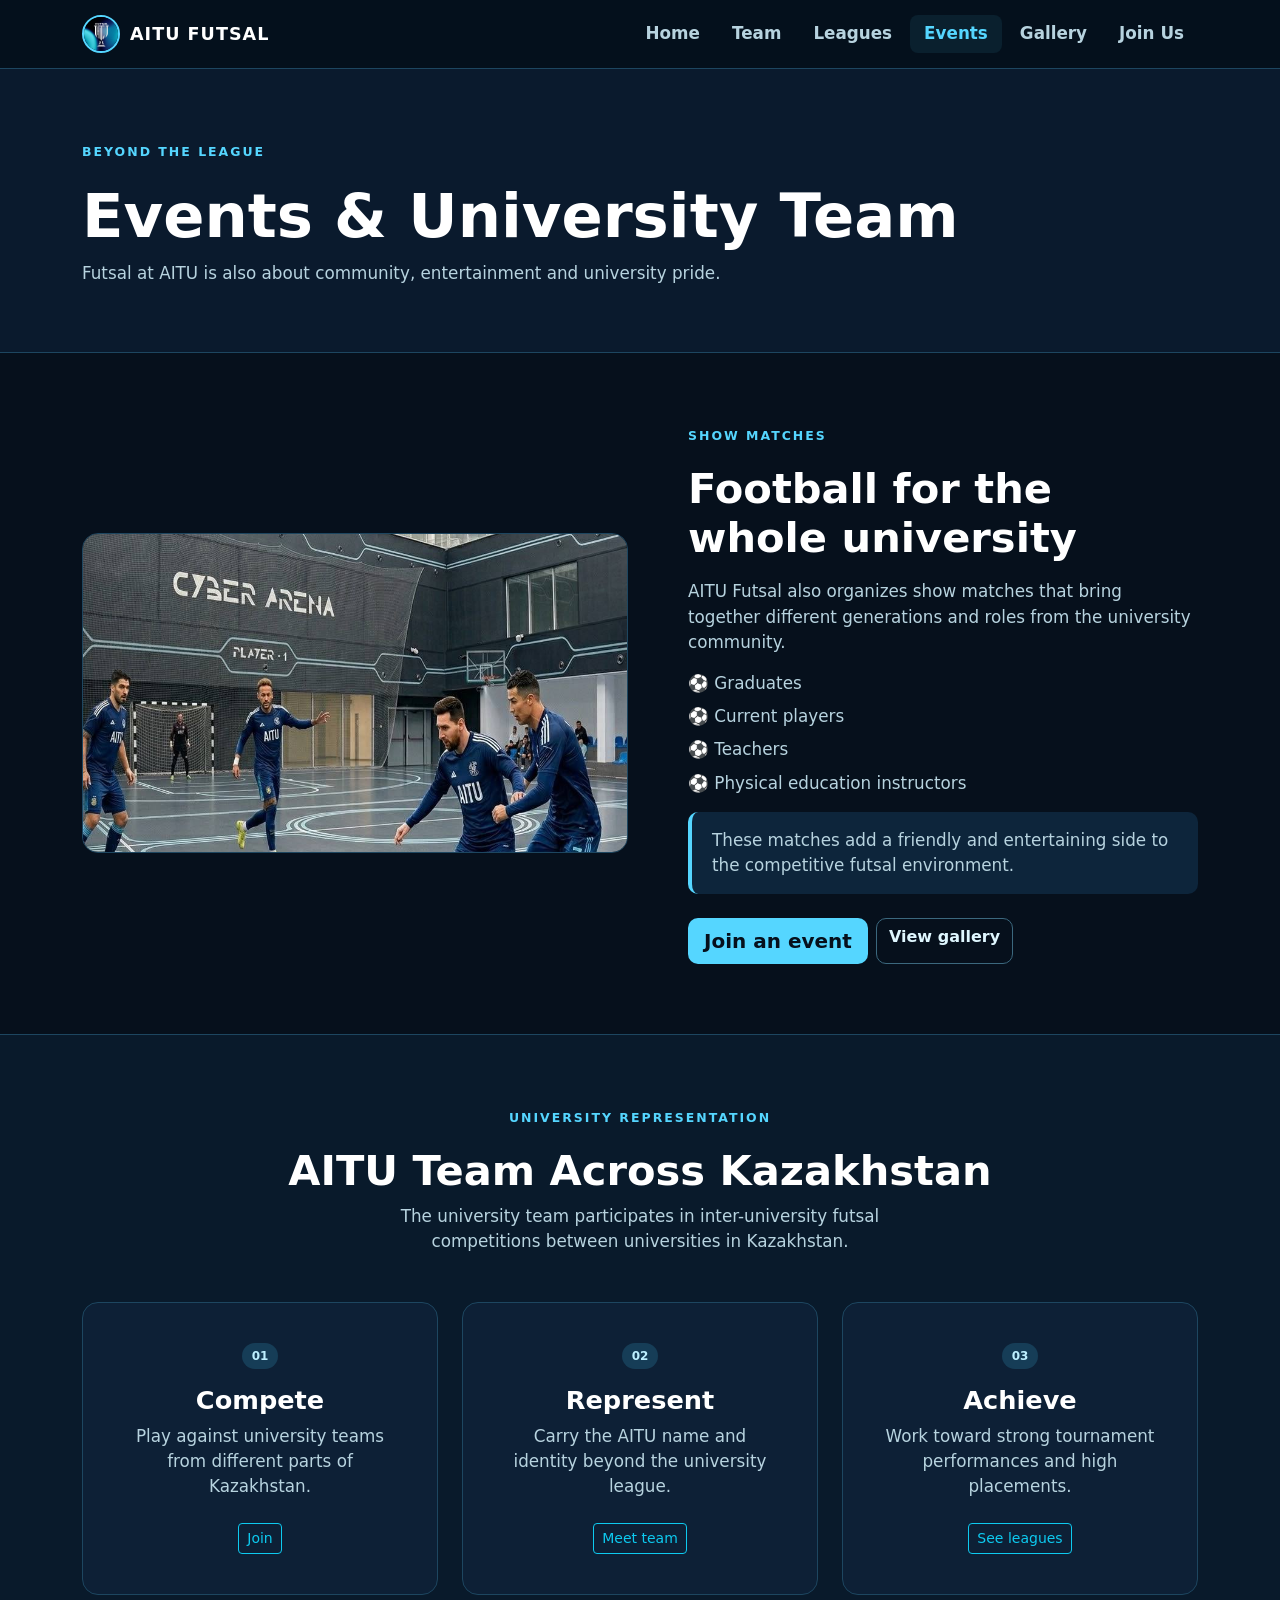
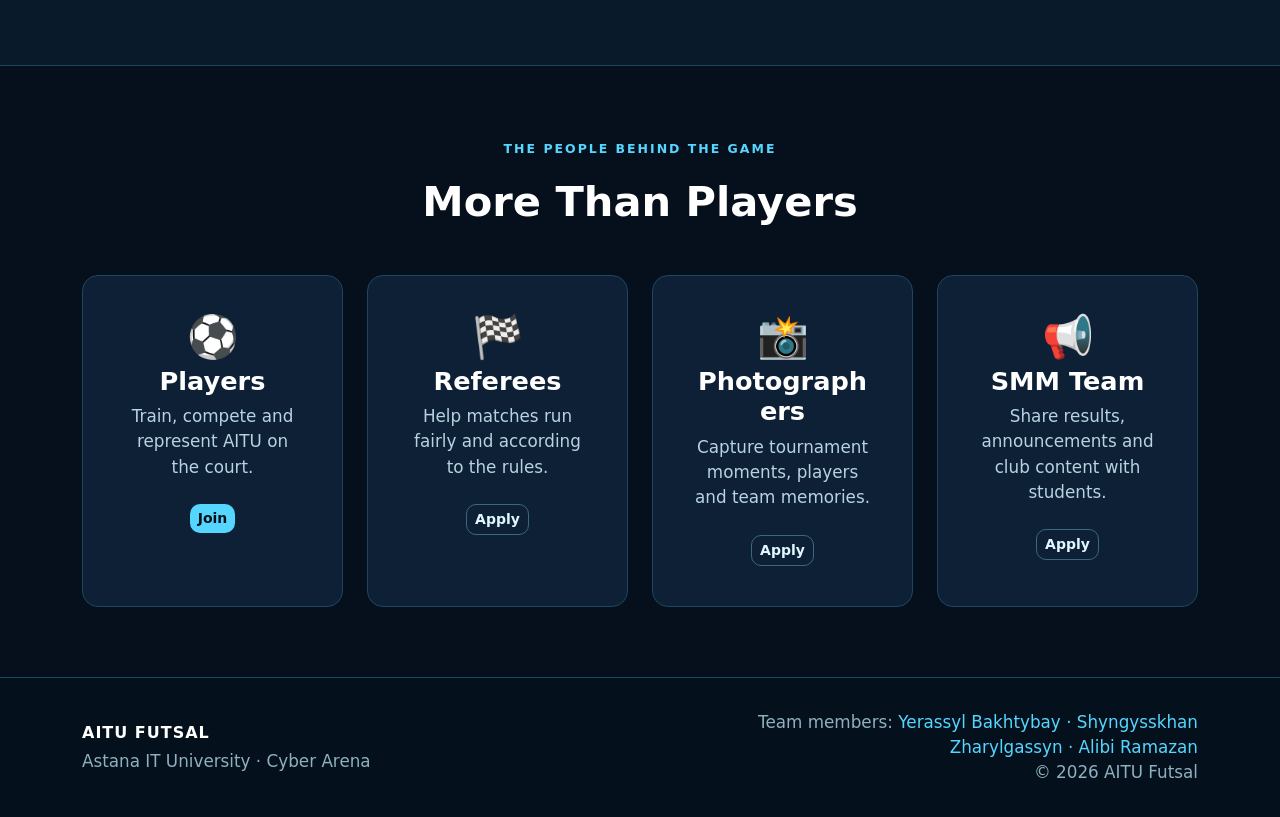
==== commit 15159cce: "Update events.html" ====
--- a/events.html
+++ b/events.html
@@ -1,7 +1,7 @@
 <!DOCTYPE html>
 <html lang="en">
 <head>
-    <!-- AITU Futsal | Assignment #3 -->
+
     <meta charset="UTF-8">
     <meta name="viewport" content="width=device-width, initial-scale=1.0">
     <meta name="description" content="AITU Futsal - Astana IT University futsal community">
@@ -11,7 +11,7 @@
 </head>
 <body>
 
-    <!-- TASK 5: Bootstrap Navbar -->
+    <!-- Bootstrap Navbar -->
     <nav class="navbar navbar-expand-lg navbar-custom sticky-top" aria-label="Main navigation">
         <div class="container">
             <a class="navbar-brand" href="index.html">
@@ -46,7 +46,7 @@
             </div>
         </section>
 
-        <!-- TASK 3: col-lg-6 two-column layout -->
+        <!-- col-lg-6 two-column layout -->
         <section class="section">
             <div class="container">
                 <div class="row align-items-center g-4">
@@ -70,7 +70,7 @@
                         <p class="notice mt-3">
                             These matches add a friendly and entertaining side to the competitive futsal environment.
                         </p>
-                        <!-- TASK 6: Bootstrap button sizes -->
+                        <!-- Bootstrap button sizes -->
                         <div class="mt-4 d-flex gap-2">
                             <a href="join.html" class="btn btn-aitu-primary btn-lg">Join an event</a>
                             <a href="gallery.html" class="btn btn-aitu-outline">View gallery</a>
@@ -80,7 +80,7 @@
             </div>
         </section>
 
-        <!-- TASK 3: col-lg-4 three-column section -->
+        <!-- col-lg-4 three-column section -->
         <section class="section section-dark">
             <div class="container">
                 <div class="text-center mb-5">
@@ -92,7 +92,7 @@
                     </p>
                 </div>
 
-                <!-- TASK 8: Bootstrap cards col-lg-4 -->
+                <!-- Bootstrap cards col-lg-4 -->
                 <div class="row g-4">
                     <div class="col-lg-4 col-md-6">
                         <div class="card card-custom p-4 h-100">
@@ -142,7 +142,7 @@
                                 <div class="stat-number mb-2">⚽</div>
                                 <h3 class="card-title">Players</h3>
                                 <p class="card-text">Train, compete and represent AITU on the court.</p>
-                                <!-- TASK 6: btn-sm -->
+                                <!-- btn-sm -->
                                 <a href="join.html" class="btn btn-aitu-primary btn-sm mt-2">Join</a>
                             </div>
                         </div>
@@ -199,5 +199,6 @@
     </footer>
 
     <script src="https://cdn.jsdelivr.net/npm/bootstrap@5.3.3/dist/js/bootstrap.bundle.min.js"></script>
+    <script src="js/script.js"></script>
 </body>
 </html>
--- a/css/style.css
+++ b/css/style.css
@@ -1,76 +1,330 @@
-* { box-sizing: border-box; }
-html { scroll-behavior: smooth; }
-body { margin: 0; font-family: Arial, sans-serif; line-height: 1.6; background: #07111f; color: #f4f7fb; }
-img { max-width: 100%; display: block; }
-a { color: #7edcff; text-decoration: none; }
+
+:root {
+  --clr-bg:       #06101c;
+  --clr-surface:  #0d2036;
+  --clr-border:   #1d4660;
+  --clr-accent:   #55d6ff;
+  --clr-text:     #b7d3df;
+  --clr-heading:  #ffffff;
+}
+
+/* Mobile first — small fonts */
+h1 { font-size: 2rem; }
+h2 { font-size: 1.5rem; }
+h3 { font-size: 1.2rem; }
+p, li { font-size: 0.95rem; }
+
+/* Tablet */
+@media (min-width: 768px) {
+  h1 { font-size: 2.8rem; }
+  h2 { font-size: 2rem; }
+  h3 { font-size: 1.4rem; }
+  p, li { font-size: 1rem; }
+}
+
+/* Desktop */
+@media (min-width: 992px) {
+  h1 { font-size: 3.8rem; }
+  h2 { font-size: 2.6rem; }
+  h3 { font-size: 1.6rem; }
+  p, li { font-size: 1.05rem; }
+}
+
+/* ---- Base ---- */
+*, *::before, *::after { box-sizing: border-box; }
+
+body {
+  background: var(--clr-bg);
+  color: var(--clr-text);
+  font-family: 'Segoe UI', system-ui, sans-serif;
+  margin: 0;
+}
+
+a { color: var(--clr-accent); text-decoration: none; }
 a:hover { color: #fff; }
 
-/*  Flexbox navigation */
-.site-header { display: flex; justify-content: space-between; align-items: center; gap: 24px; padding: 14px 5vw; background: #0b1b2e; position: sticky; top: 0; z-index: 10; }
-.brand { display: flex; align-items: center; gap: 12px; color: #fff; font-weight: 800; letter-spacing: 1px; }
-.brand img { width: 52px; height: 52px; object-fit: cover; border-radius: 50%; }
-.nav-list { display: flex; flex-wrap: wrap; gap: 18px; list-style: none; margin: 0; padding: 0; }
-.nav-list a { display: block; padding: 8px 4px; }
-.nav-list a:hover { border-bottom: 2px solid #7edcff; }
-
-/* Grid page areas */
-.page-grid { min-height: 100vh; display: grid; grid-template-columns: 220px 1fr; grid-template-rows: auto 1fr auto; grid-template-areas: "header header" "sidebar main" "footer footer"; }
-.page-grid > .site-header { grid-area: header; }
-.page-grid > .sidebar { grid-area: sidebar; }
-.page-grid > main { grid-area: main; }
-.page-grid > footer { grid-area: footer; }
-.sidebar { padding: 24px; background: #0a1728; border-right: 1px solid #213650; }
-.sidebar ul { padding-left: 20px; }
-
-main { padding: 42px 5vw; }
-.hero { display: grid; grid-template-columns: 1.2fr .8fr; align-items: center; gap: 32px; padding: 34px; background: #0d2138; border-radius: 20px; }
-.hero img { width: 100%; height: 320px; object-fit: cover; border-radius: 16px; }
-h1 { font-size: clamp(2rem, 5vw, 4rem); line-height: 1.1; margin-top: 0; }
-h2 { margin-top: 0; }
-.section { margin-top: 40px; }
-
-/* Flexbox cards */
-.card-row, .players { display: flex; flex-wrap: wrap; gap: 24px; align-items: stretch; }
-.card, .player-card { flex: 1 1 250px; display: flex; flex-direction: column; background: #0d2138; border: 1px solid #213650; border-radius: 18px; padding: 20px; min-height: 100%; transition: transform .2s, box-shadow .2s; }
-.card:hover, .player-card:hover { transform: translateY(-6px); box-shadow: 0 12px 30px rgba(0,0,0,.3); }
-.card img { width: 100%; height: 210px; object-fit: cover; border-radius: 12px; }
-.card .btn, .player-card .btn { margin-top: auto; }
-.player-card img { width: 180px; height: 180px; object-fit: cover; border-radius: 50%; margin: 0 auto 18px; }
-
-.btn { display: inline-block; padding: 10px 18px; background: #1479a6; color: #fff; border: 0; border-radius: 10px; cursor: pointer; text-align: center; }
-.btn:hover { background: #1b9dce; color: #fff; }
-
-/*  Grid gallery */
-.gallery-grid { display: grid; grid-template-columns: repeat(3, minmax(0, 1fr)); gap: 18px; }
-.gallery-item { position: relative; overflow: hidden; border-radius: 14px; min-height: 220px; background: #0d2138; }
-.gallery-item img { width: 100%; height: 260px; object-fit: cover; transition: transform .25s; }
-.gallery-caption { position: absolute; left: 0; right: 0; bottom: 0; padding: 12px; background: rgba(0,0,0,.72); transform: translateY(100%); transition: transform .25s; }
-.gallery-item:hover img { transform: scale(1.05); }
-.gallery-item:hover .gallery-caption { transform: translateY(0); }
-
-.table-wrap { overflow-x: auto; }
-table { width: 100%; border-collapse: collapse; background: #0d2138; }
-th, td { padding: 12px; border: 1px solid #29415d; text-align: left; }
-th { background: #12314f; }
-
-form { max-width: 720px; margin: 0 auto; background: #0d2138; padding: 24px; border-radius: 18px; }
-#contact-form { border: 1px solid #29415d; }
-label { display: block; margin: 14px 0 6px; font-weight: 700; }
-input, select, textarea { width: 100%; padding: 12px; border: 1px solid #49617a; border-radius: 8px; background: #07111f; color: #fff; }
-textarea { min-height: 140px; resize: vertical; }
-input:focus, select:focus, textarea:focus { outline: 2px solid #7edcff; }
-
-footer { padding: 28px 5vw; background: #0b1b2e; text-align: center; }
-footer p { margin: 6px 0; }
-
-@media (max-width: 800px) {
-  .page-grid { grid-template-columns: 1fr; grid-template-areas: "header" "sidebar" "main" "footer"; }
-  .sidebar { border-right: 0; border-bottom: 1px solid #213650; }
-  .site-header { flex-direction: column; align-items: flex-start; }
-  .hero { grid-template-columns: 1fr; }
-  .gallery-grid { grid-template-columns: repeat(2, 1fr); }
-}
-@media (max-width: 520px) {
-  .gallery-grid { grid-template-columns: 1fr; }
-  main { padding: 28px 4vw; }
-}
+/* ---- TASK 5: Bootstrap Navbar overrides ---- */
+.navbar-custom {
+  background: #04101c !important;
+  border-bottom: 1px solid var(--clr-border);
+  padding: 10px 0;
+}
+.navbar-custom .navbar-brand {
+  display: flex;
+  align-items: center;
+  gap: 10px;
+  font-weight: 800;
+  font-size: 1.1rem;
+  color: #fff !important;
+  letter-spacing: 1px;
+}
+.navbar-custom .navbar-brand img {
+  width: 38px;
+  height: 38px;
+  border-radius: 50%;
+  object-fit: cover;
+  border: 2px solid var(--clr-accent);
+}
+.navbar-custom .nav-link {
+  color: var(--clr-text) !important;
+  font-weight: 600;
+  padding: 6px 14px !important;
+  border-radius: 8px;
+  transition: background .2s, color .2s;
+}
+.navbar-custom .nav-link:hover,
+.navbar-custom .nav-link.active {
+  color: var(--clr-accent) !important;
+  background: rgba(85,214,255,.08);
+}
+.navbar-custom .navbar-toggler {
+  border-color: var(--clr-border);
+}
+.navbar-custom .navbar-toggler-icon {
+  filter: invert(1);
+}
+
+/* ---- Hero ---- */
+.hero {
+  background: linear-gradient(135deg, #04101c 0%, #0a1d35 60%, #0d2d4a 100%);
+  padding: 100px 0 80px;
+  border-bottom: 1px solid var(--clr-border);
+}
+.hero h1 { color: var(--clr-heading); font-weight: 900; }
+.hero p { color: var(--clr-text); max-width: 560px; font-size: 1.1rem; }
+
+/* ---- Page Banner ---- */
+.page-banner {
+  background: #0a1a2d;
+  border-bottom: 1px solid var(--clr-border);
+  padding: 70px 0 50px;
+}
+.page-banner h1 { color: var(--clr-heading); font-weight: 900; }
+.page-banner p { color: var(--clr-text); max-width: 700px; }
+
+/* ---- Sections ---- */
+.section { padding: 70px 0; }
+.section-dark {
+  background: #091a2b;
+  border-top: 1px solid var(--clr-border);
+  border-bottom: 1px solid var(--clr-border);
+}
+.section h2, .section-title h2 { color: var(--clr-heading); font-weight: 800; }
+.section p, .section-title p { color: var(--clr-text); }
+
+/* ---- TASK 8: Bootstrap Cards overrides ---- */
+.card-custom {
+  background: var(--clr-surface) !important;
+  border: 1px solid var(--clr-border) !important;
+  border-radius: 16px !important;
+  color: var(--clr-text) !important;
+  transition: transform .2s, border-color .2s;
+  height: 100%;
+}
+.card-custom:hover {
+  transform: translateY(-4px);
+  border-color: var(--clr-accent) !important;
+}
+.card-custom .card-title { color: var(--clr-heading); font-weight: 700; }
+.card-custom .card-text  { color: var(--clr-text); }
+.card-custom .card-img-top {
+  border-radius: 14px 14px 0 0;
+  height: 200px;
+  object-fit: cover;
+}
+
+/* stat cards */
+.stat-number {
+  font-size: 2.6rem;
+  font-weight: 900;
+  color: var(--clr-accent);
+  line-height: 1;
+}
+
+/* League border top */
+.league-gold { border-top: 4px solid #e7c85b !important; }
+.league-silver { border-top: 4px solid #b8c5ce !important; }
+
+/* Profile image (team page) */
+.profile-img {
+  width: 100%;
+  max-width: 260px;
+  height: auto;
+  aspect-ratio: 12 / 10;
+  object-fit: contain;
+  object-position: center;
+  border-radius: 14px;
+  border: 2px solid var(--clr-accent);
+  background: #f4f5f7;
+  margin: 0 auto 16px;
+  display: block;
+}
+
+/* Feature image */
+.feature-image {
+  width: 100%;
+  height: 320px;
+  object-fit: cover;
+  border-radius: 16px;
+  border: 1px solid var(--clr-border);
+}
+
+/* ---- TASK 2: Three-card responsive row (pure CSS, no Bootstrap) ---- */
+.card-row-3 {
+  display: flex;
+  flex-wrap: wrap;
+  gap: 24px;
+  justify-content: center;
+}
+.card-row-3 .card-item {
+  background: var(--clr-surface);
+  border: 1px solid var(--clr-border);
+  border-radius: 14px;
+  padding: 24px;
+  flex: 1 1 300px;
+  max-width: 100%;
+  transition: transform .2s, border-color .2s;
+}
+.card-row-3 .card-item:hover {
+  transform: translateY(-3px);
+  border-color: var(--clr-accent);
+}
+.card-row-3 .card-item h3 { color: var(--clr-heading); }
+/* Desktop: 3 in a row */
+@media (min-width: 992px) {
+  .card-row-3 .card-item { flex: 0 0 calc(33.333% - 16px); }
+}
+/* Tablet: 2 in a row */
+@media (min-width: 576px) and (max-width: 991px) {
+  .card-row-3 .card-item { flex: 0 0 calc(50% - 12px); }
+}
+/* Mobile: stacked */
+@media (max-width: 575px) {
+  .card-row-3 .card-item { flex: 0 0 100%; }
+}
+
+/* ---- TASK 7: Bootstrap Carousel overrides ---- */
+.carousel-custom {
+  width: 100%;
+  max-width: 520px;
+  aspect-ratio: 12 / 10;
+  margin-left: auto;
+  margin-right: auto;
+  border-radius: 16px;
+  overflow: hidden;
+  border: 1px solid var(--clr-border);
+}
+.carousel-custom .carousel-inner,
+.carousel-custom .carousel-item {
+  height: 100%;
+}
+.carousel-custom .carousel-item img {
+  height: 100%;
+  object-fit: cover;
+  width: 100%;
+}
+.carousel-custom .carousel-item img.portrait-slide {
+  object-fit: contain;
+  object-position: center;
+  background: #f4f5f7;
+}
+@media (max-width: 576px) {
+  .carousel-custom { max-width: 100%; }
+}
+.carousel-caption {
+  background: rgba(0,0,0,.55);
+  border-radius: 8px;
+  padding: 8px 16px;
+}
+
+/* ---- TASK 9: Bootstrap Form overrides ---- */
+.form-control, .form-select {
+  background: #07111f !important;
+  border-color: #3a6075 !important;
+  color: #fff !important;
+}
+.form-control:focus, .form-select:focus {
+  border-color: var(--clr-accent) !important;
+  box-shadow: 0 0 0 3px rgba(85,214,255,.15) !important;
+  background: #07111f !important;
+  color: #fff !important;
+}
+.form-label { color: #eaf7ff; font-weight: 700; }
+.form-control::placeholder { color: #4a7a8a; }
+
+/* ---- Table ---- */
+.table-dark-custom {
+  background: var(--clr-surface);
+  color: var(--clr-text);
+  border-radius: 12px;
+  overflow: hidden;
+}
+.table-dark-custom th {
+  background: #123b59;
+  color: #fff;
+  border-color: #28506b;
+}
+.table-dark-custom td { border-color: #28506b; }
+.table-dark-custom tbody tr:hover td { background: #102a43; }
+
+/* ---- Utilities ---- */
+.eyebrow {
+  display: inline-block;
+  font-size: .78rem;
+  font-weight: 800;
+  letter-spacing: 2px;
+  text-transform: uppercase;
+  color: var(--clr-accent);
+  margin-bottom: 10px;
+}
+.badge-custom {
+  background: #163d57;
+  color: #bdefff;
+  border-radius: 999px;
+  padding: 4px 10px;
+  font-size: .75rem;
+  font-weight: 800;
+}
+.highlight { color: var(--clr-accent); }
+
+/* ---- TASK 6: Button overrides ---- */
+.btn-aitu-primary {
+  background: var(--clr-accent);
+  color: #06101c;
+  font-weight: 800;
+  border: none;
+  border-radius: 10px;
+}
+.btn-aitu-primary:hover { background: #fff; color: #06101c; }
+.btn-aitu-outline {
+  background: transparent;
+  border: 1px solid #3b687e;
+  color: #dff7ff;
+  font-weight: 700;
+  border-radius: 10px;
+}
+.btn-aitu-outline:hover { background: #123b59; border-color: var(--clr-accent); color: #fff; }
+
+/* ---- Footer ---- */
+.site-footer {
+  background: #04101c;
+  border-top: 1px solid var(--clr-border);
+  color: #8fb0bf;
+  padding: 32px 0;
+}
+.site-footer strong { color: #fff; letter-spacing: 1px; }
+
+/* ---- Notice ---- */
+.notice {
+  padding: 16px 20px;
+  border-left: 4px solid var(--clr-accent);
+  background: #0d253b;
+  border-radius: 10px;
+  color: #c9e4ee;
+}
+
+/* ---- Accessibility: Focus ---- */
+:focus-visible {
+  outline: 3px solid var(--clr-accent);
+  outline-offset: 2px;
+}
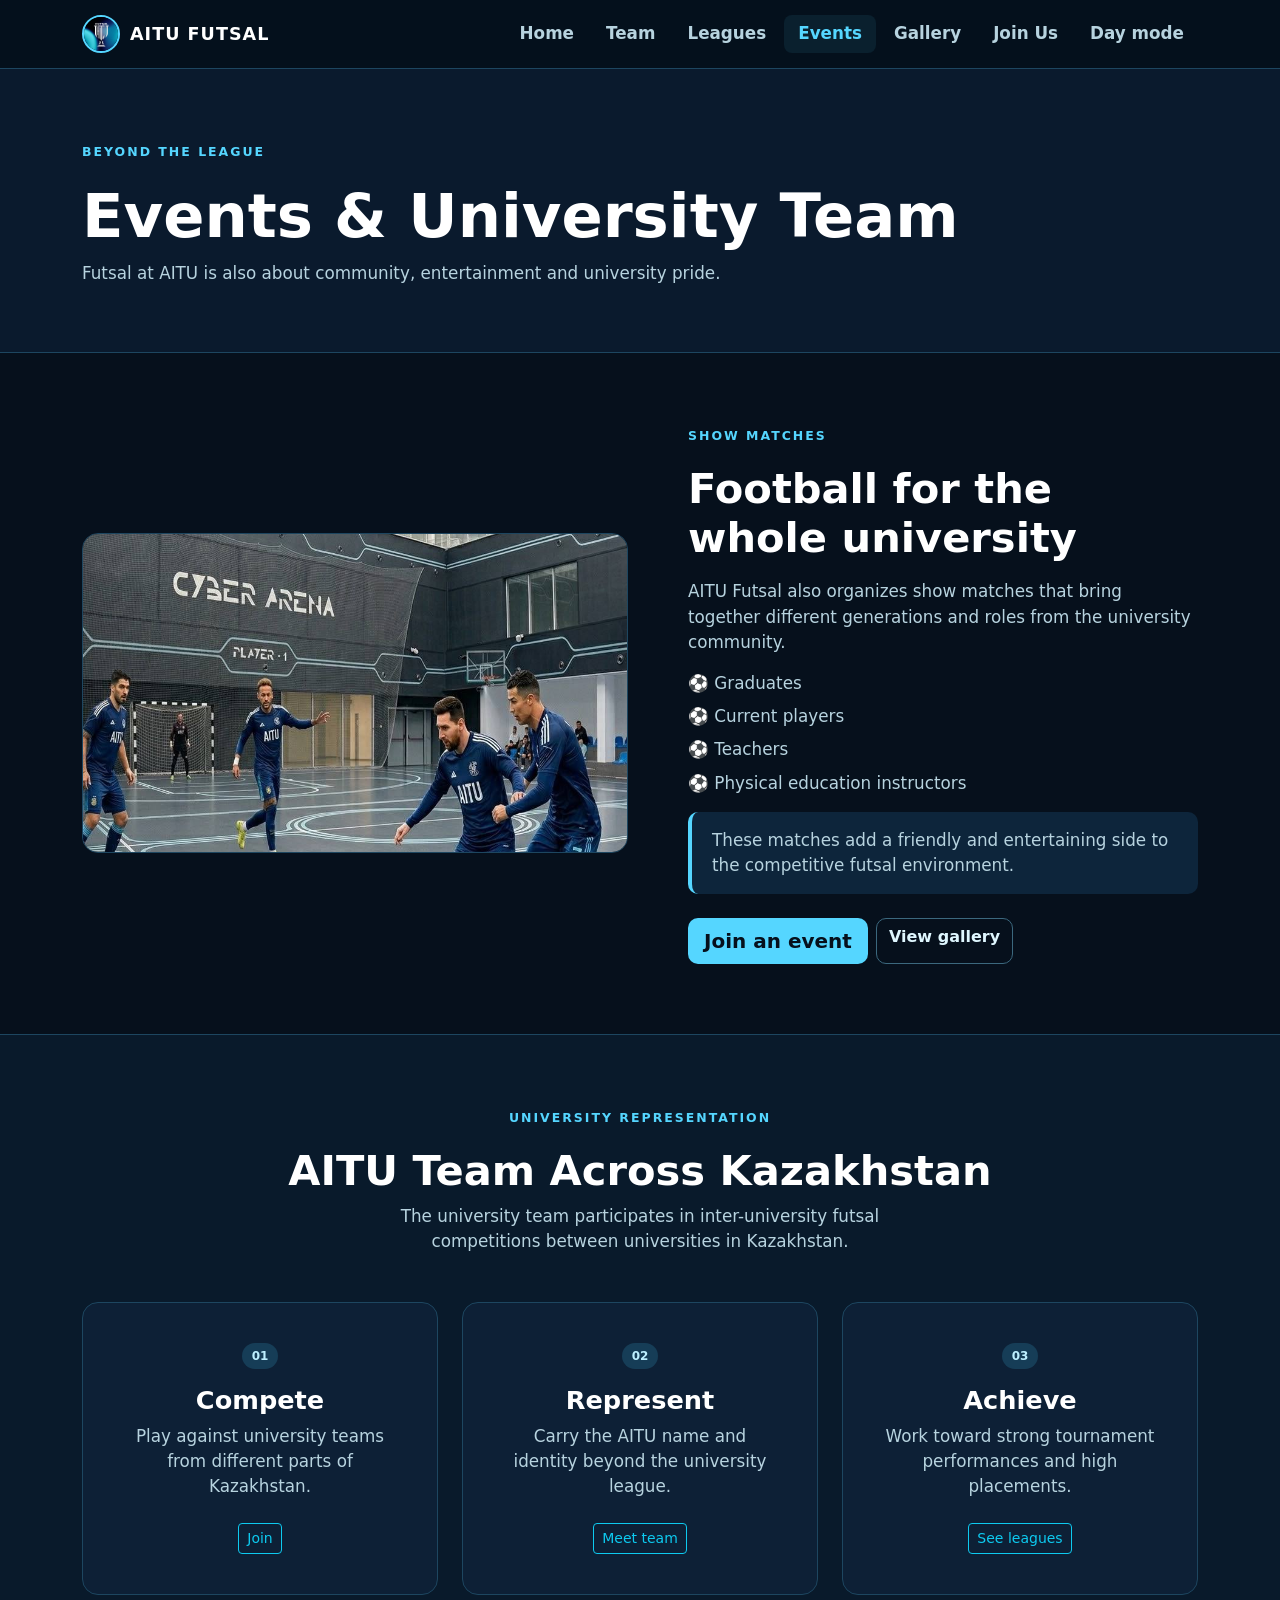
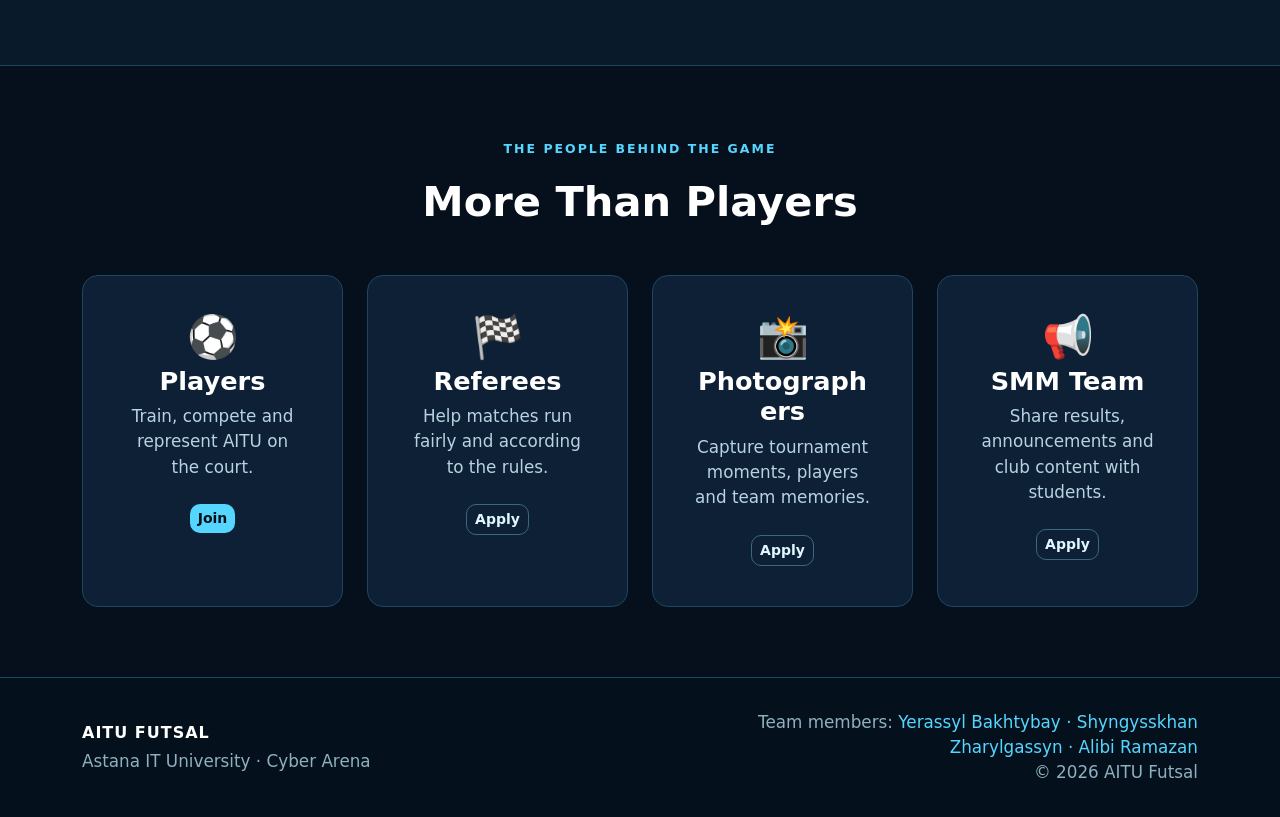
==== commit fe4bf161: "Update events.html" ====
--- a/events.html
+++ b/events.html
@@ -32,6 +32,7 @@
                     <li class="nav-item"><a class="nav-link active" href="events.html">Events</a></li>
                     <li class="nav-item"><a class="nav-link" href="gallery.html">Gallery</a></li>
                     <li class="nav-item"><a class="nav-link" href="join.html">Join Us</a></li>
+                    <li class="nav-item"><button class="nav-link theme-toggle" type="button" aria-pressed="false">Day mode</button></li>
                 </ul>
             </div>
         </div>
